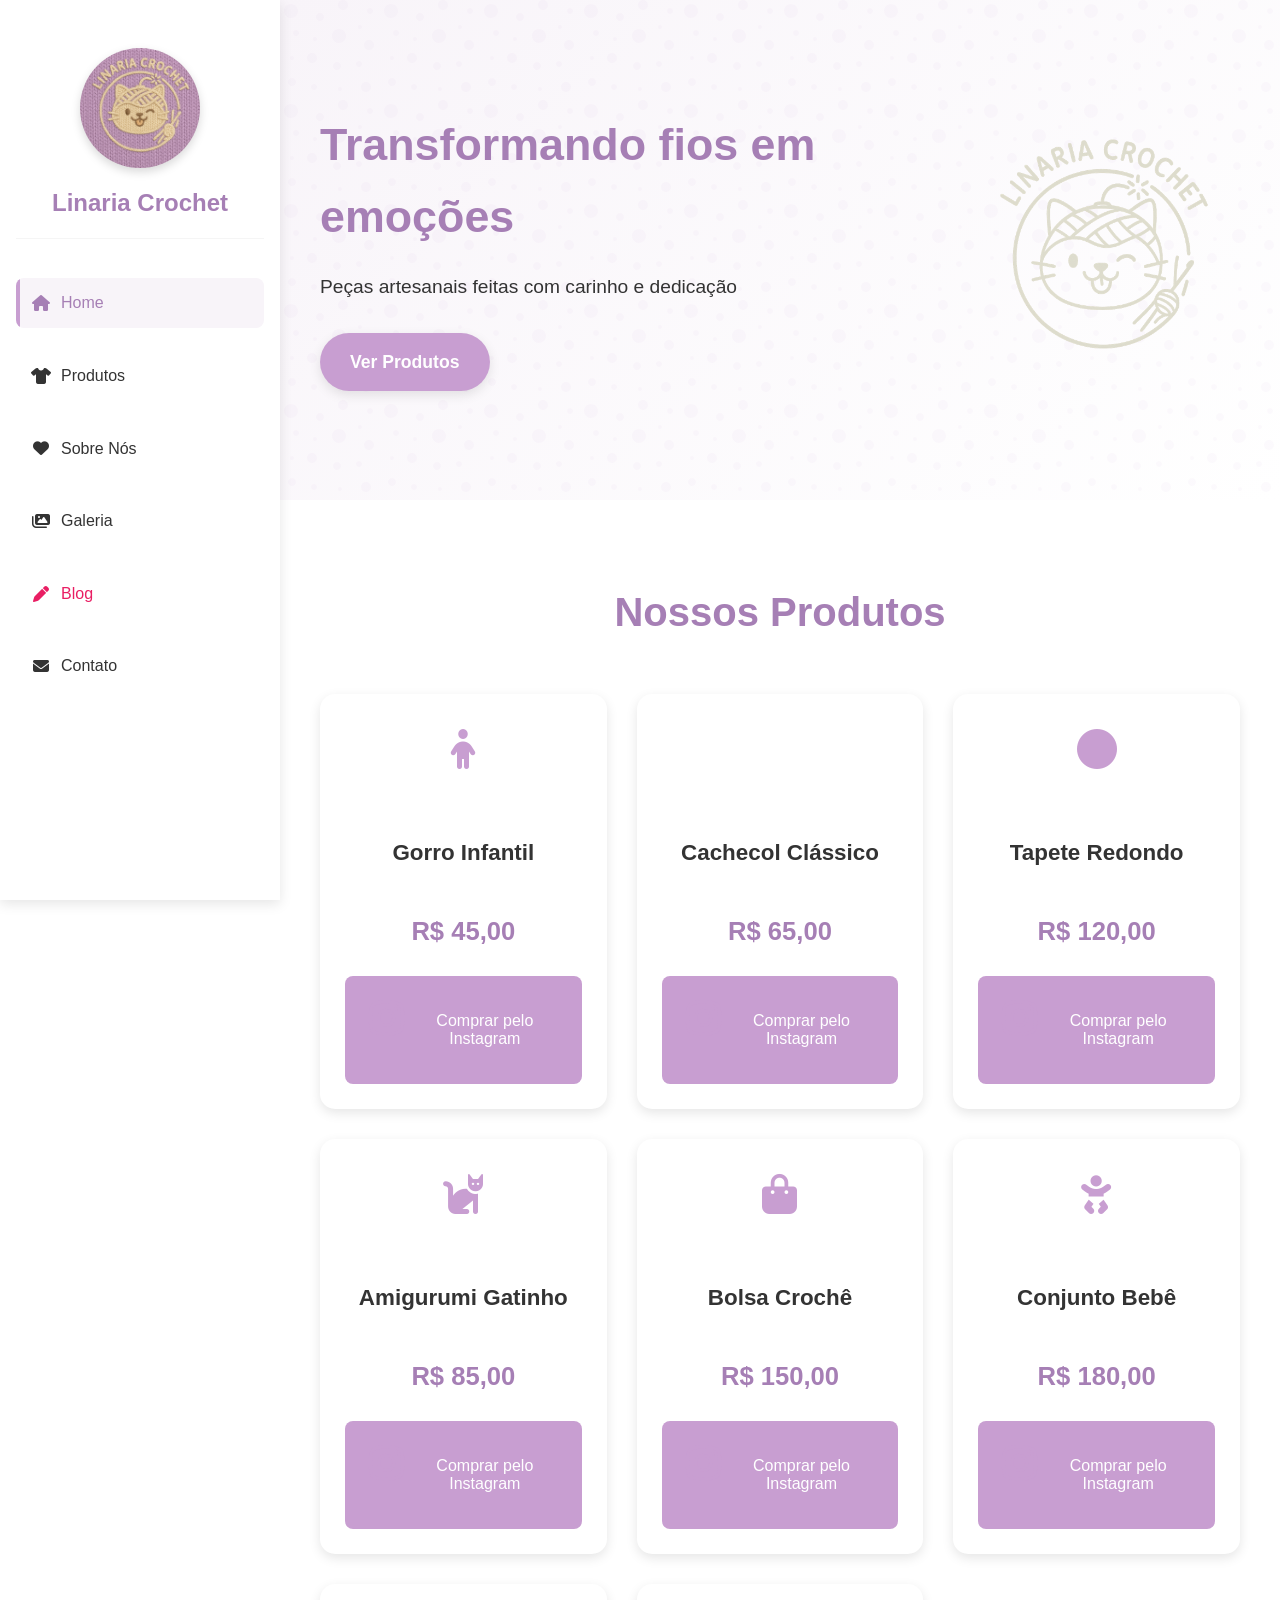
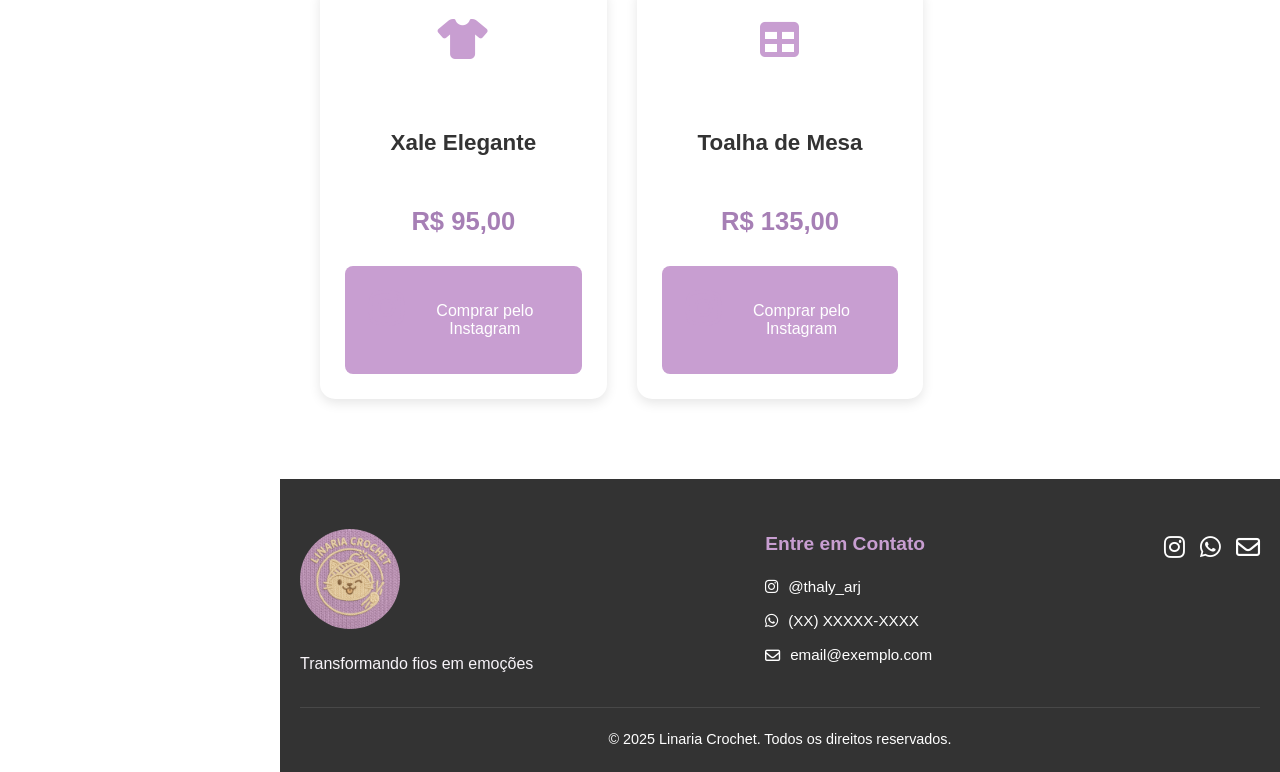
==== index.html @ 7929ccbb "first commit" ====
<!DOCTYPE html>
<html lang="pt-BR">

<head>
  <meta charset="UTF-8" />
  <meta name="viewport" content="width=device-width, initial-scale=1.0" />
  <title>Linaria Crochet</title>
  <link rel="stylesheet" href="css/style.css">
  <link rel="stylesheet" href="css/cat.css">
  <link rel="stylesheet" href="https://cdnjs.cloudflare.com/ajax/libs/font-awesome/6.4.0/css/all.min.css">
  <link rel="icon" type="image/png" href="./img/favicon.ico">
</head>

<body>
  <!-- Menu Mobile Toggle -->
  <button class="mobile-menu-toggle" aria-label="Abrir menu">
    <i class="fas fa-bars"></i>
  </button>

  <ul class="nav nav-menu" id="pp-menu">
    <header class="sidebar-header">
      <img src="./img/logo.png" alt="Linaria Crochet Logo" />
      <h1>Linaria Crochet</h1>
    </header>
  </ul>

  <div class="overlay"></div>

  <!-- Hero Section -->
  <section class="hero">
    <div class="hero-container">
      <div class="hero-content">
        <h1 class="hero-title">Transformando fios em emoções</h1>
        <p class="hero-subtitle">Peças artesanais feitas com carinho e dedicação</p>
        <a href="#products" class="hero-button">Ver Produtos</a>
      </div>

      <!-- Gato animado -->
      <div class="hero-animation">
        <div class="cat-logo"></div>
      </div>
    </div>
  </section>

  <main class="main-container" id="products">
    <h2 class="section-title">Nossos Produtos</h2>
    <div class="grid" id="product-grid"></div>
  </main>

  <!-- Rodapé -->
  <footer class="footer" id="contact">
    <div class="container">
      <div class="footer-content">
        <div class="footer-logo">
          <img src="./img/logo.png" alt="Linaria Crochet">
          <p>Transformando fios em emoções</p>
        </div>
        <div class="footer-info">
          <h3>Entre em Contato</h3>
          <div class="contact-info">
            <p><i class="fab fa-instagram"></i> @thaly_arj</p>
            <p><i class="fab fa-whatsapp"></i> (XX) XXXXX-XXXX</p>
            <p><i class="far fa-envelope"></i> email@exemplo.com</p>
          </div>
        </div>
        <div class="footer-links">
          <a href="https://www.instagram.com/thaly_arj/" target="_blank">
            <i class="fab fa-instagram"></i>
          </a>
          <a href="#">
            <i class="fab fa-whatsapp"></i>
          </a>
          <a href="#">
            <i class="far fa-envelope"></i>
          </a>
        </div>
      </div>
      <div class="footer-bottom">
        <p>&copy; 2025 Linaria Crochet. Todos os direitos reservados.</p>
      </div>
    </div>
  </footer>

  <script src="js/menu.js"></script>
  <script src="js/script.js"></script>
</body>

</html>
---- css/style.css ----
/* ===== VARIÁVEIS E RESET ===== */
:root {
  --primary-color: #c89ed1;
  --primary-dark: #a67fb5;
  --secondary-color: #f8f4f9;
  --text-color: #333;
  --light-gray: #f5f5f5;
  --white: #ffffff;
  --shadow: 0 4px 12px rgba(0, 0, 0, 0.1);
  --transition: all 0.3s ease;
}

* {
  transition: all 0.3s ease;
  margin: 0;
  padding: 0;
  box-sizing: border-box;
}

body {
  font-family: 'Segoe UI', Tahoma, Geneva, Verdana, sans-serif;
  background: var(--white);
  color: var(--text-color);
  line-height: 1.6;
  min-height: 100vh;
  display: flex;
  flex-direction: column;
}

.container {
  max-width: 1200px;
  margin: 0 auto;
  padding: 0 20px;
}

/* ===== BOTÃO MENU MOBILE ===== */
.mobile-menu-toggle {
  display: none;
  position: fixed;
  top: 1.5rem;
  left: 1.5rem;
  z-index: 1001;
  background: var(--primary-color);
  color: white;
  border: none;
  border-radius: 50%;
  width: 50px;
  height: 50px;
  font-size: 1.2rem;
  cursor: pointer;
  box-shadow: var(--shadow);
  transition: var(--transition);
}

.mobile-menu-toggle:hover {
  background: var(--primary-dark);
  transform: scale(1.05);
}

/* ===== OVERLAY ===== */
.overlay {
  display: none;
  position: fixed;
  top: 0;
  left: 0;
  width: 100%;
  height: 100%;
  background: rgba(0, 0, 0, 0.5);
  z-index: 998;
  opacity: 0;
  transition: opacity 0.3s ease;
}

.overlay.active {
  display: block;
  opacity: 1;
}

/* ===== SIDEBAR ===== */
.nav-menu {
  list-style: none;
  margin: 0;
  padding: 2rem 1rem;
  width: 280px;
  background: var(--white);
  height: 100vh;
  position: fixed;
  left: 0;
  top: 0;
  box-shadow: var(--shadow);
  display: flex;
  flex-direction: column;
  gap: 15px;
  z-index: 999;
  overflow-y: auto;
  transition: transform 0.3s ease;
}

/* ===== HEADER DA SIDEBAR ===== */
.sidebar-header {
  display: flex;
  flex-direction: column;
  align-items: center;
  padding: 1rem;
  margin-bottom: 1.5rem;
  border-bottom: 1px solid var(--light-gray);
}

.sidebar-header img {
  width: 120px;
  height: 120px;
  object-fit: cover;
  background: var(--white);
  border-radius: 50%;
  box-shadow: 0 4px 10px rgba(0, 0, 0, 0.15);
  transition: var(--transition);
  margin-bottom: 1rem;
}

.sidebar-header img:hover {
  transform: scale(1.05);
  box-shadow: 0 6px 14px rgba(0, 0, 0, 0.2);
}

.sidebar-header h1 {
  font-size: 1.5rem;
  color: var(--primary-dark);
  text-align: center;
  font-weight: 600;
}

/* ===== ITENS DO MENU ===== */
.nav-menu li {
  margin-bottom: 0.5rem;
}

.nav-menu li a {
  text-decoration: none;
  color: var(--text-color);
  font-weight: 500;
  transition: var(--transition);
  display: flex;
  align-items: center;
  padding: 12px 15px;
  border-radius: 8px;
  position: relative;
  overflow: hidden;
}

.nav-menu li a i {
  margin-right: 10px;
  width: 20px;
  text-align: center;
}

.nav-menu li a::before {
  content: '';
  position: absolute;
  left: 0;
  top: 0;
  height: 100%;
  width: 4px;
  background: var(--primary-color);
  opacity: 0;
  transition: var(--transition);
}

.nav-menu li.active a,
.nav-menu li a:hover {
  color: var(--primary-dark);
  background: var(--secondary-color);
}

.nav-menu li.active a::before,
.nav-menu li a:hover::before {
  opacity: 1;
}

.nav-menu li.blog a {
  color: #e91e63;
}

/* ===== HERO SECTION ===== */
.hero {
  margin-left: 280px;
  padding: 40px 0;
  min-height: 500px;
  background: linear-gradient(135deg, var(--secondary-color) 0%, var(--white) 100%);
  position: relative;
  overflow: hidden;
  display: flex;
  align-items: center;
}

.hero::before {
  content: '';
  position: absolute;
  top: 0;
  left: 0;
  width: 100%;
  height: 100%;
  background-image: url("data:image/svg+xml,%3Csvg width='100' height='100' viewBox='0 0 100 100' xmlns='http://www.w3.org/2000/svg'%3E%3Cpath d='M11 18c3.866 0 7-3.134 7-7s-3.134-7-7-7-7 3.134-7 7 3.134 7 7 7zm48 25c3.866 0 7-3.134 7-7s-3.134-7-7-7-7 3.134-7 7 3.134 7 7 7zm-43-7c1.657 0 3-1.343 3-3s-1.343-3-3-3-3 1.343-3 3 1.343 3 3 3zm63 31c1.657 0 3-1.343 3-3s-1.343-3-3-3-3 1.343-3 3 1.343 3 3 3zM34 90c1.657 0 3-1.343 3-3s-1.343-3-3-3-3 1.343-3 3 1.343 3 3 3zm56-76c1.657 0 3-1.343 3-3s-1.343-3-3-3-3 1.343-3 3 1.343 3 3 3zM12 86c2.21 0 4-1.79 4-4s-1.79-4-4-4-4 1.79-4 4 1.79 4 4 4zm28-65c2.21 0 4-1.79 4-4s-1.79-4-4-4-4 1.79-4 4 1.79 4 4 4zm23-11c2.76 0 5-2.24 5-5s-2.24-5-5-5-5 2.24-5 5 2.24 5 5 5zm-6 60c2.21 0 4-1.79 4-4s-1.79-4-4-4-4 1.79-4 4 1.79 4 4 4zm29 22c2.76 0 5-2.24 5-5s-2.24-5-5-5-5 2.24-5 5 2.24 5 5 5zM32 63c2.76 0 5-2.24 5-5s-2.24-5-5-5-5 2.24-5 5 2.24 5 5 5zm57-13c2.76 0 5-2.24 5-5s-2.24-5-5-5-5 2.24-5 5 2.24 5 5 5zm-9-21c1.105 0 2-.895 2-2s-.895-2-2-2-2 .895-2 2 .895 2 2 2zM60 91c1.105 0 2-.895 2-2s-.895-2-2-2-2 .895-2 2 .895 2 2 2zM35 41c1.105 0 2-.895 2-2s-.895-2-2-2-2 .895-2 2 .895 2 2 2zM12 60c1.105 0 2-.895 2-2s-.895-2-2-2-2 .895-2 2 .895 2 2 2z' fill='%23c89ed1' fill-opacity='0.1' fill-rule='evenodd'/%3E%3C/svg%3E");
  opacity: 0.5;
}

.hero-container {
  max-width: 1200px;
  width: 100%;
  margin: 0 auto;
  padding: 0 40px;
  display: flex;
  align-items: center;
  justify-content: space-between;
  gap: 40px;
  position: relative;
  z-index: 2;
}

.hero-content {
  flex: 1;
  max-width: 500px;
}

.hero-title {
  font-size: 2.8rem;
  color: var(--primary-dark);
  margin-bottom: 20px;
  font-weight: 700;
  animation: fadeInDown 1s ease;
}

.hero-subtitle {
  font-size: 1.2rem;
  color: var(--text-color);
  margin-bottom: 30px;
  line-height: 1.6;
  animation: fadeInUp 1s ease 0.3s forwards;
  opacity: 0;
}

.hero-button {
  display: inline-block;
  background: var(--primary-color);
  color: var(--white);
  text-decoration: none;
  padding: 15px 30px;
  border-radius: 30px;
  font-weight: 600;
  font-size: 1.1rem;
  transition: var(--transition);
  box-shadow: var(--shadow);
  animation: fadeInUp 1s ease 0.6s forwards;
  opacity: 0;
}

.hero-button:hover {
  background: var(--primary-dark);
  transform: translateY(-3px);
  box-shadow: 0 10px 20px rgba(0, 0, 0, 0.2);
}

.hero-image {
  flex: 1;
  text-align: center;
  max-width: 500px;
}

.placeholder-hero {
  height: 350px;
  background: var(--white);
  border-radius: 15px;
  display: flex;
  flex-direction: column;
  align-items: center;
  justify-content: center;
  color: var(--primary-color);
  font-size: 3rem;
  box-shadow: var(--shadow);
}

.placeholder-hero span {
  margin-top: 15px;
  font-size: 1rem;
  color: var(--text-color);
}

/* ===== CONTEÚDO PRINCIPAL ===== */
.main-container {
  margin-left: 280px;
  padding: 80px 40px;
  max-width: 100%;
  transition: var(--transition);
}

.section-title {
  text-align: center;
  font-size: 2.5rem;
  color: var(--primary-dark);
  margin-bottom: 50px;
  font-weight: 700;
}

/* ===== GRADE DE PRODUTOS ===== */
.grid {
  display: grid;
  grid-template-columns: repeat(auto-fill, minmax(280px, 1fr));
  gap: 30px;
  justify-items: center;
}

/* ===== CARDS DE PRODUTOS ===== */
.card {
  background: var(--white);
  border-radius: 15px;
  padding: 25px;
  text-align: center;
  box-shadow: var(--shadow);
  transition: var(--transition);
  display: flex;
  flex-direction: column;
  width: 100%;
  max-width: 320px;
  position: relative;
  overflow: hidden;
  opacity: 0;
  transform: translateY(20px);
}

.card.visible {
  opacity: 1;
  transform: translateY(0);
}

.card::after {
  content: '';
  position: absolute;
  bottom: 0;
  left: 0;
  width: 100%;
  height: 4px;
  background: linear-gradient(90deg, var(--primary-color), var(--primary-dark));
  transform: scaleX(0);
  transform-origin: bottom right;
  transition: transform 0.3s ease;
}

.card:hover {
  transform: translateY(-10px);
  box-shadow: 0 15px 30px rgba(0, 0, 0, 0.15);
}

.card:hover::after {
  transform: scaleX(1);
  transform-origin: bottom left;
}

.card i {
  font-size: 2.5rem;
  color: var(--primary-color);
  margin-bottom: 1.5rem;
  height: 60px;
  display: flex;
  align-items: center;
  justify-content: center;
}

.card h2 {
  margin: 1rem 0;
  font-size: 1.4rem;
  color: var(--text-color);
  font-weight: 600;
  min-height: 68px;
  display: flex;
  align-items: center;
  justify-content: center;
}

.card .price {
  font-size: 1.6rem;
  font-weight: 700;
  color: var(--primary-dark);
  margin: 0.5rem 0 1.5rem;
}

/* ===== BOTÕES ===== */
.card button {
  margin-top: auto;
  padding: 12px 24px;
  background: var(--primary-color);
  color: var(--white);
  border: none;
  cursor: pointer;
  border-radius: 8px;
  font-size: 1rem;
  font-weight: 500;
  transition: var(--transition);
  display: flex;
  align-items: center;
  justify-content: center;
  gap: 8px;
  width: 100%;
}

.card button:hover {
  background: var(--primary-dark);
  transform: translateY(-3px);
  box-shadow: 0 6px 15px rgba(200, 158, 209, 0.4);
}

/* Remova ou comente o placeholder-hero se não for mais necessário */
.placeholder-hero {
  display: none;
}

/* ===== RODAPÉ ===== */
.footer {
  background: var(--text-color);
  color: var(--white);
  padding: 50px 0 20px;
  margin-left: 280px;
  transition: var(--transition);
}

.footer .container {
  max-width: 1200px;
  margin: 0 auto;
  padding: 0 20px;
}

.footer-content {
  display: flex;
  justify-content: space-between;
  align-items: flex-start;
  margin-bottom: 30px;
  flex-wrap: wrap;
  gap: 30px;
}

.footer-logo img {
  width: 100px;
  height: 100px;
  border-radius: 50%;
  object-fit: cover;
  margin-bottom: 15px;
}

.footer-logo p {
  font-size: 1rem;
  color: var(--secondary-color);
}

.footer-info h3 {
  font-size: 1.2rem;
  margin-bottom: 15px;
  color: var(--primary-color);
}

.contact-info p {
  display: flex;
  align-items: center;
  gap: 10px;
  margin-bottom: 10px;
  font-size: 0.95rem;
}

.footer-links {
  display: flex;
  gap: 15px;
}

.footer-links a {
  color: var(--white);
  font-size: 1.5rem;
  transition: var(--transition);
}

.footer-links a:hover {
  color: var(--primary-color);
  transform: translateY(-3px);
}

.footer-bottom {
  text-align: center;
  padding-top: 20px;
  border-top: 1px solid rgba(255, 255, 255, 0.1);
  font-size: 0.9rem;
}

/* Responsividade do rodapé */
@media (max-width: 992px) {
  .footer {
    margin-left: 240px;
  }
}

@media (max-width: 768px) {
  .footer {
    margin-left: 0;
    width: 100%;
  }
  
  .footer-content {
    flex-direction: column;
    text-align: center;
    gap: 20px;
  }
  
  .footer-info {
    width: 100%;
  }
  
  .contact-info {
    display: flex;
    flex-direction: column;
    align-items: center;
  }
}

@media (max-width: 576px) {
  .footer {
    padding: 40px 0 15px;
  }
  
  .footer-logo img {
    width: 80px;
    height: 80px;
  }
}

/* Animações */
@keyframes headTilt {
  0%, 100% { transform: rotate(0deg); }
  25% { transform: rotate(-5deg); }
  75% { transform: rotate(5deg); }
}

@keyframes blink {
  0%, 95%, 100% { height: 22px; }
  96%, 99% { height: 2px; }
}

@keyframes meow {
  0%, 30%, 100% { opacity: 0; transform: translateY(10px); }
  5%, 25% { opacity: 1; transform: translateY(0); }
}

@keyframes tailWag {
  0%, 100% { transform: rotate(0deg); }
  25% { transform: rotate(-15deg); }
  75% { transform: rotate(15deg); }
}

@keyframes pawLeft {
  0%, 100% { transform: translateY(0) rotate(0deg); }
  50% { transform: translateY(-5px) rotate(5deg); }
}

@keyframes pawRight {
  0%, 100% { transform: translateY(0) rotate(0deg); }
  50% { transform: translateY(-5px) rotate(-5deg); }
}

@keyframes yarnBounce {
  0%, 100% { transform: translateY(0) rotate(0deg); }
  25% { transform: translateY(-10px) rotate(90deg); }
  50% { transform: translateY(0) rotate(180deg); }
  75% { transform: translateY(-5px) rotate(270deg); }
}

/* Responsividade */
@media (max-width: 992px) {
  .cat-animation {
    transform: scale(0.9);
  }
}

@media (max-width: 768px) {
  .hero-animation {
    order: -1;
    margin-bottom: 40px;
  }
  
  .cat-animation {
    transform: scale(0.8);
  }
}

@media (max-width: 576px) {
  .cat-animation {
    transform: scale(0.7);
  }
}

/* ===== RESPONSIVIDADE ===== */
@media (max-width: 1200px) {
  .hero-container {
    padding: 0 30px;
  }
  
  .main-container {
    padding: 80px 30px;
  }
  
  .hero-title {
    font-size: 2.5rem;
  }
}

@media (max-width: 992px) {
  .nav-menu {
    width: 240px;
  }
  
  .hero,
  .main-container {
    margin-left: 240px;
  }
  
  .hero-container {
    flex-direction: column;
    text-align: center;
    gap: 30px;
  }
  
  .hero-content {
    margin-bottom: 0;
  }
  
  .hero-title {
    font-size: 2.2rem;
  }
  
  .placeholder-hero {
    height: 300px;
  }
}

@media (max-width: 768px) {
  .mobile-menu-toggle {
    display: block;
  }
  
  .nav-menu {
    transform: translateX(-100%);
    width: 280px;
  }
  
  .nav-menu.active {
    transform: translateX(0);
  }
  
  .hero,
  .main-container {
    margin-left: 0;
    width: 100%;
  }
  
  .hero {
    padding: 30px 0;
    min-height: auto;
  }
  
  .hero-container {
    padding: 0 20px;
  }
  
  .main-container {
    padding: 60px 20px;
  }
  
  .grid {
    grid-template-columns: repeat(auto-fill, minmax(250px, 1fr));
    gap: 25px;
  }
}

@media (max-width: 576px) {
  .hero {
    padding: 20px 0;
  }
  
  .hero-container {
    padding: 0 15px;
  }
  
  .hero-title {
    font-size: 2rem;
  }
  
  .hero-subtitle {
    font-size: 1rem;
  }
  
  .section-title {
    font-size: 2rem;
  }
  
  .main-container {
    padding: 40px 15px;
  }
  
  .grid {
    grid-template-columns: 1fr;
    gap: 20px;
  }
  
  .card {
    padding: 20px;
    max-width: 100%;
  }
  
  .placeholder-hero {
    height: 250px;
    font-size: 2.5rem;
  }
  
  .sidebar-header img {
    width: 100px;
    height: 100px;
  }
  
  .sidebar-header h1 {
    font-size: 1.3rem;
  }
}

/* Animações */
@keyframes fadeIn {
  from { opacity: 0; transform: translateY(20px); }
  to { opacity: 1; transform: translateY(0); }
}

@keyframes fadeInUp {
  from {
    opacity: 0;
    transform: translateY(30px);
  }
  to {
    opacity: 1;
    transform: translateY(0);
  }
}

@keyframes fadeInDown {
  from {
    opacity: 0;
    transform: translateY(-30px);
  }
  to {
    opacity: 1;
    transform: translateY(0);
  }
}

@keyframes fadeInRight {
  from {
    opacity: 0;
    transform: translateX(30px);
  }
  to {
    opacity: 1;
    transform: translateX(0);
  }
}
---- css/cat.css ----
.cat-logo {
  width: 280px;
  height: 280px;
  background: url("../img/hero-image.png") no-repeat center/contain;
  animation: catPulse 3s infinite ease-in-out, catFadeIn 2s ease-in-out;
  margin: 0 auto;
}

/* Animação de pulsar */
@keyframes catPulse {
  0%, 100% {
    transform: scale(1);
  }
  50% {
    transform: scale(1.05);
  }
}

/* Animação de entrada */
@keyframes catFadeIn {
  from {
    opacity: 0;
    transform: scale(0.85);
  }
  to {
    opacity: 1;
    transform: scale(1);
  }
}
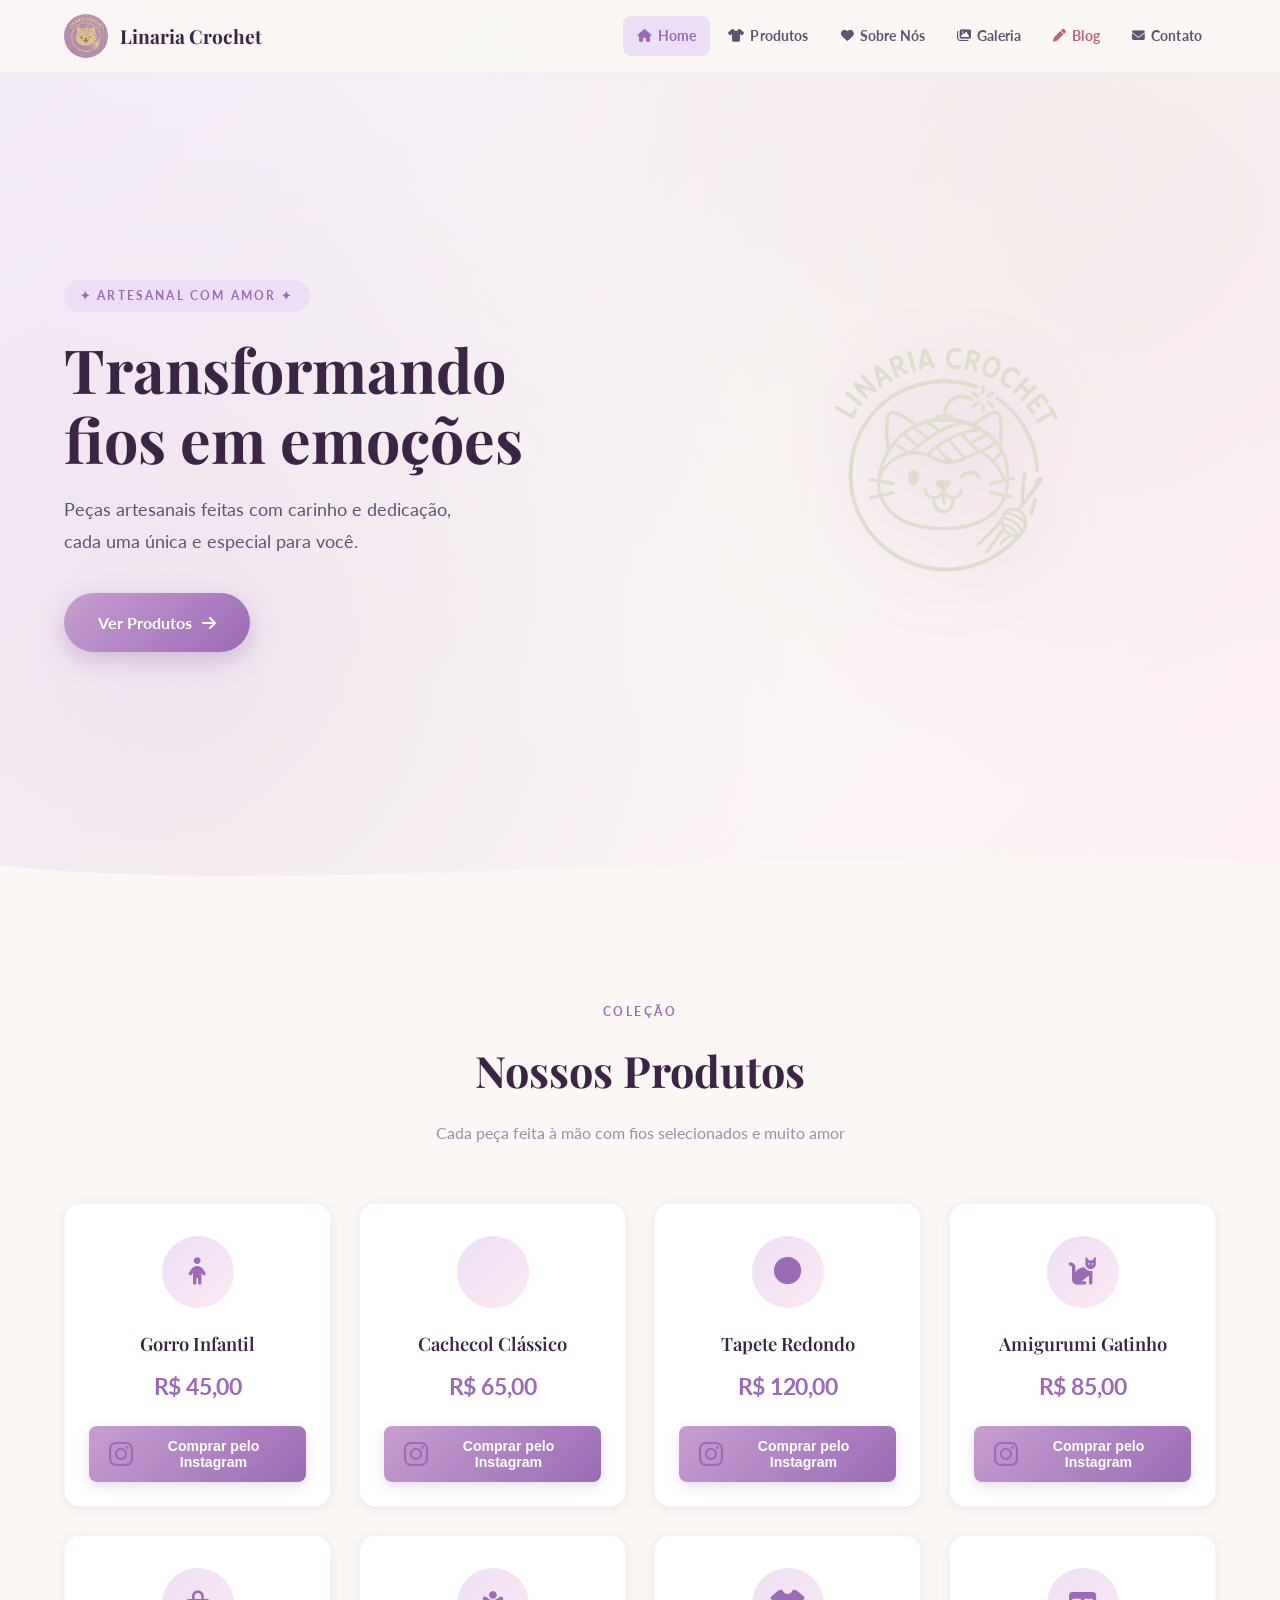
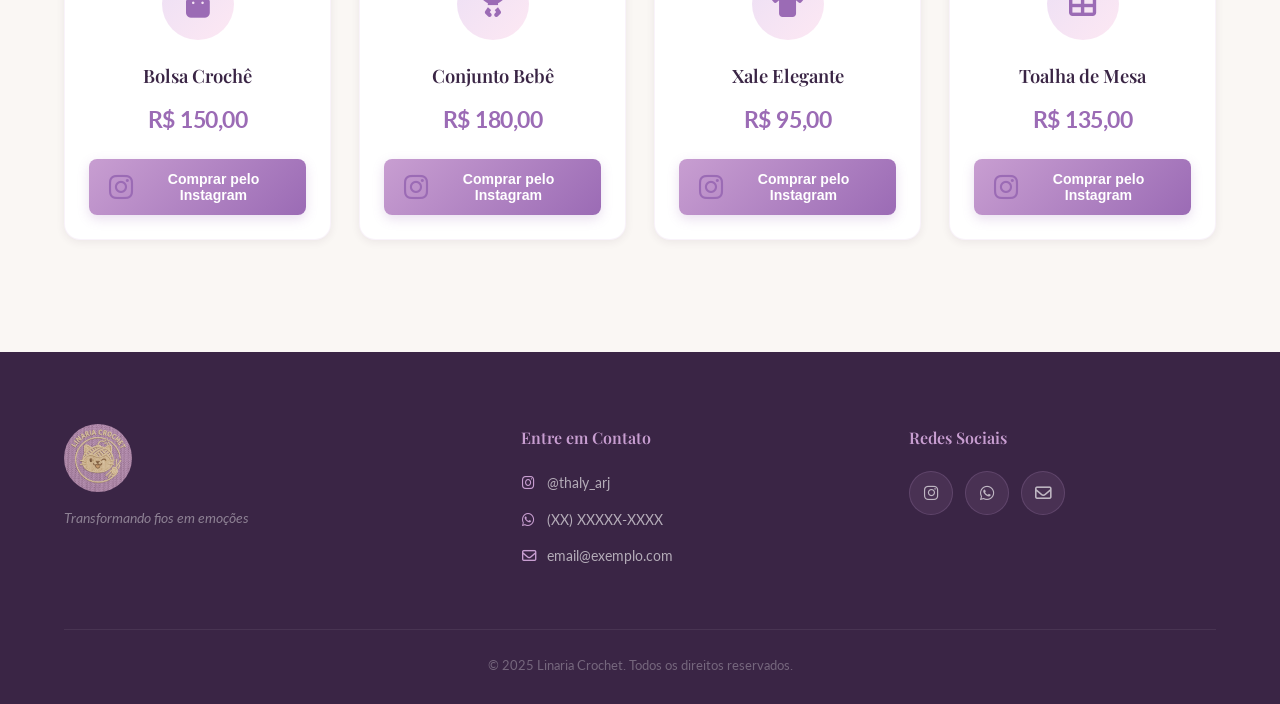
==== commit 431270d6: "feat: redesign layout, refine UI/UX and improve responsiveness - Replace fixed sidebar with glassmor" ====
--- a/index.html
+++ b/index.html
@@ -1,59 +1,68 @@
 <!DOCTYPE html>
 <html lang="pt-BR">
-
 <head>
   <meta charset="UTF-8" />
   <meta name="viewport" content="width=device-width, initial-scale=1.0" />
   <title>Linaria Crochet</title>
+  <link rel="icon" type="image/png" href="./img/favicon.ico">
+  <link rel="preconnect" href="https://fonts.googleapis.com">
+  <link rel="preconnect" href="https://fonts.gstatic.com" crossorigin>
+  <link href="https://fonts.googleapis.com/css2?family=Playfair+Display:ital,wght@0,400;0,600;0,700;1,400&family=Lato:wght@300;400;700&display=swap" rel="stylesheet">
+  <link rel="stylesheet" href="https://cdnjs.cloudflare.com/ajax/libs/font-awesome/6.4.0/css/all.min.css">
   <link rel="stylesheet" href="css/style.css">
   <link rel="stylesheet" href="css/cat.css">
-  <link rel="stylesheet" href="https://cdnjs.cloudflare.com/ajax/libs/font-awesome/6.4.0/css/all.min.css">
-  <link rel="icon" type="image/png" href="./img/favicon.ico">
 </head>
-
 <body>
-  <!-- Menu Mobile Toggle -->
-  <button class="mobile-menu-toggle" aria-label="Abrir menu">
-    <i class="fas fa-bars"></i>
-  </button>
-
-  <ul class="nav nav-menu" id="pp-menu">
-    <header class="sidebar-header">
-      <img src="./img/logo.png" alt="Linaria Crochet Logo" />
-      <h1>Linaria Crochet</h1>
-    </header>
-  </ul>
-
+  <nav class="navbar" id="navbar">
+    <div class="nav-container">
+      <a href="index.html" class="nav-brand">
+        <img src="./img/logo.png" alt="Linaria Crochet" />
+        <span>Linaria Crochet</span>
+      </a>
+      <ul class="nav-menu" id="pp-menu"></ul>
+      <button class="mobile-menu-toggle" aria-label="Abrir menu">
+        <i class="fas fa-bars"></i>
+      </button>
+    </div>
+  </nav>
   <div class="overlay"></div>
 
-  <!-- Hero Section -->
-  <section class="hero">
+  <section class="hero" id="home">
     <div class="hero-container">
       <div class="hero-content">
-        <h1 class="hero-title">Transformando fios em emoções</h1>
-        <p class="hero-subtitle">Peças artesanais feitas com carinho e dedicação</p>
-        <a href="#products" class="hero-button">Ver Produtos</a>
+        <span class="hero-badge">✦ Artesanal com amor ✦</span>
+        <h1 class="hero-title">Transformando<br>fios em emoções</h1>
+        <p class="hero-subtitle">Peças artesanais feitas com carinho e dedicação, cada uma única e especial para você.</p>
+        <a href="#products" class="hero-button">
+          Ver Produtos <i class="fas fa-arrow-right"></i>
+        </a>
       </div>
-
-      <!-- Gato animado -->
-      <div class="hero-animation">
+      <div class="hero-visual">
         <div class="cat-logo"></div>
       </div>
+    </div>
+    <div class="hero-wave">
+      <svg viewBox="0 0 1440 80" preserveAspectRatio="none" xmlns="http://www.w3.org/2000/svg">
+        <path d="M0,40 C360,80 1080,0 1440,40 L1440,80 L0,80 Z" fill="#faf7f4"/>
+      </svg>
     </div>
   </section>
 
   <main class="main-container" id="products">
-    <h2 class="section-title">Nossos Produtos</h2>
+    <div class="section-header">
+      <span class="section-badge">Coleção</span>
+      <h2 class="section-title">Nossos Produtos</h2>
+      <p class="section-subtitle">Cada peça feita à mão com fios selecionados e muito amor</p>
+    </div>
     <div class="grid" id="product-grid"></div>
   </main>
 
-  <!-- Rodapé -->
   <footer class="footer" id="contact">
     <div class="container">
       <div class="footer-content">
-        <div class="footer-logo">
+        <div class="footer-brand">
           <img src="./img/logo.png" alt="Linaria Crochet">
-          <p>Transformando fios em emoções</p>
+          <p class="footer-tagline">Transformando fios em emoções</p>
         </div>
         <div class="footer-info">
           <h3>Entre em Contato</h3>
@@ -63,16 +72,19 @@
             <p><i class="far fa-envelope"></i> email@exemplo.com</p>
           </div>
         </div>
-        <div class="footer-links">
-          <a href="https://www.instagram.com/thaly_arj/" target="_blank">
-            <i class="fab fa-instagram"></i>
-          </a>
-          <a href="#">
-            <i class="fab fa-whatsapp"></i>
-          </a>
-          <a href="#">
-            <i class="far fa-envelope"></i>
-          </a>
+        <div class="footer-social">
+          <h3>Redes Sociais</h3>
+          <div class="footer-links">
+            <a href="https://www.instagram.com/thaly_arj/" target="_blank" aria-label="Instagram">
+              <i class="fab fa-instagram"></i>
+            </a>
+            <a href="#" aria-label="WhatsApp">
+              <i class="fab fa-whatsapp"></i>
+            </a>
+            <a href="#" aria-label="Email">
+              <i class="far fa-envelope"></i>
+            </a>
+          </div>
         </div>
       </div>
       <div class="footer-bottom">
@@ -84,5 +96,4 @@
   <script src="js/menu.js"></script>
   <script src="js/script.js"></script>
 </body>
-
-</html>+</html>
--- a/css/style.css
+++ b/css/style.css
@@ -1,71 +1,189 @@
-/* ===== VARIÁVEIS E RESET ===== */
+/* =====================================================
+   LINARIA CROCHET — ESTILOS PRINCIPAIS
+   ===================================================== */
+
+/* === TOKENS === */
 :root {
-  --primary-color: #c89ed1;
-  --primary-dark: #a67fb5;
-  --secondary-color: #f8f4f9;
-  --text-color: #333;
-  --light-gray: #f5f5f5;
-  --white: #ffffff;
-  --shadow: 0 4px 12px rgba(0, 0, 0, 0.1);
-  --transition: all 0.3s ease;
-}
-
-* {
-  transition: all 0.3s ease;
+  --primary:       #c89ed1;
+  --primary-dark:  #9b6bb5;
+  --primary-light: #ecdff5;
+  --accent:        #d4a0b0;
+  --cream:         #faf7f4;
+  --cream-dark:    #f0ebe5;
+  --text-dark:     #3a2545;
+  --text-body:     #5c5570;
+  --text-light:    #9b90a8;
+  --white:         #ffffff;
+  --shadow-sm:     0 2px 8px rgba(58, 37, 69, 0.08);
+  --shadow-md:     0 8px 24px rgba(58, 37, 69, 0.12);
+  --shadow-lg:     0 20px 48px rgba(58, 37, 69, 0.18);
+  --radius:        16px;
+  --radius-sm:     8px;
+  --radius-full:   50px;
+  --nav-h:         72px;
+}
+
+/* === RESET === */
+*, *::before, *::after {
   margin: 0;
   padding: 0;
   box-sizing: border-box;
 }
 
+html { scroll-behavior: smooth; }
+
 body {
-  font-family: 'Segoe UI', Tahoma, Geneva, Verdana, sans-serif;
-  background: var(--white);
-  color: var(--text-color);
-  line-height: 1.6;
-  min-height: 100vh;
-  display: flex;
-  flex-direction: column;
-}
+  font-family: 'Lato', 'Segoe UI', sans-serif;
+  background: var(--cream);
+  color: var(--text-body);
+  line-height: 1.7;
+  overflow-x: hidden;
+}
+
+body.no-scroll { overflow: hidden; }
+
+img { max-width: 100%; display: block; }
+a   { text-decoration: none; }
+ul  { list-style: none; }
 
 .container {
   max-width: 1200px;
   margin: 0 auto;
-  padding: 0 20px;
-}
-
-/* ===== BOTÃO MENU MOBILE ===== */
+  padding: 0 24px;
+}
+
+/* === NAVBAR === */
+.navbar {
+  position: fixed;
+  top: 0;
+  left: 0;
+  right: 0;
+  z-index: 1000;
+  background: rgba(250, 247, 244, 0.88);
+  backdrop-filter: blur(14px);
+  -webkit-backdrop-filter: blur(14px);
+  border-bottom: 1px solid rgba(200, 158, 209, 0.15);
+  transition: background 0.3s ease, box-shadow 0.3s ease;
+}
+
+.navbar.scrolled {
+  background: rgba(255, 255, 255, 0.97);
+  box-shadow: var(--shadow-sm);
+}
+
+.nav-container {
+  max-width: 1200px;
+  margin: 0 auto;
+  padding: 0 24px;
+  height: var(--nav-h);
+  display: flex;
+  align-items: center;
+  gap: 24px;
+}
+
+.nav-brand {
+  display: flex;
+  align-items: center;
+  gap: 12px;
+  flex-shrink: 0;
+}
+
+.nav-brand img {
+  width: 44px;
+  height: 44px;
+  border-radius: 50%;
+  object-fit: cover;
+  transition: transform 0.3s ease;
+}
+
+.nav-brand:hover img { transform: scale(1.08); }
+
+.nav-brand span {
+  font-family: 'Playfair Display', Georgia, serif;
+  font-size: 1.2rem;
+  font-weight: 700;
+  color: var(--text-dark);
+  white-space: nowrap;
+}
+
+/* Desktop nav links */
+.nav-menu {
+  display: flex;
+  align-items: center;
+  gap: 4px;
+  margin-left: auto;
+}
+
+.nav-menu li a {
+  display: flex;
+  align-items: center;
+  gap: 6px;
+  padding: 8px 14px;
+  border-radius: var(--radius-sm);
+  font-size: 0.88rem;
+  font-weight: 700;
+  color: var(--text-body);
+  transition: color 0.2s ease, background 0.2s ease;
+  letter-spacing: 0.01em;
+}
+
+.nav-menu li a i { font-size: 0.8rem; }
+
+.nav-menu li a:hover,
+.nav-menu li.active a {
+  color: var(--primary-dark);
+  background: var(--primary-light);
+}
+
+.nav-menu li.blog a { color: #c06080; }
+
+/* "Voltar" link (quemsomos page) */
+.nav-back {
+  display: flex;
+  align-items: center;
+  gap: 8px;
+  margin-left: auto;
+  padding: 9px 20px;
+  border-radius: var(--radius-full);
+  background: var(--primary-light);
+  color: var(--primary-dark);
+  font-size: 0.88rem;
+  font-weight: 700;
+  transition: background 0.2s ease, transform 0.2s ease;
+}
+
+.nav-back:hover {
+  background: var(--primary);
+  color: var(--white);
+  transform: translateX(-2px);
+}
+
 .mobile-menu-toggle {
   display: none;
-  position: fixed;
-  top: 1.5rem;
-  left: 1.5rem;
-  z-index: 1001;
-  background: var(--primary-color);
-  color: white;
+  align-items: center;
+  justify-content: center;
+  background: none;
   border: none;
-  border-radius: 50%;
-  width: 50px;
-  height: 50px;
-  font-size: 1.2rem;
   cursor: pointer;
-  box-shadow: var(--shadow);
-  transition: var(--transition);
+  padding: 8px;
+  color: var(--text-dark);
+  font-size: 1.3rem;
+  border-radius: var(--radius-sm);
+  transition: background 0.2s ease;
+  margin-left: auto;
 }
 
 .mobile-menu-toggle:hover {
-  background: var(--primary-dark);
-  transform: scale(1.05);
-}
-
-/* ===== OVERLAY ===== */
+  background: var(--primary-light);
+  color: var(--primary-dark);
+}
+
+/* === OVERLAY === */
 .overlay {
   display: none;
   position: fixed;
-  top: 0;
-  left: 0;
-  width: 100%;
-  height: 100%;
-  background: rgba(0, 0, 0, 0.5);
+  inset: 0;
+  background: rgba(58, 37, 69, 0.45);
   z-index: 998;
   opacity: 0;
   transition: opacity 0.3s ease;
@@ -76,254 +194,187 @@
   opacity: 1;
 }
 
-/* ===== SIDEBAR ===== */
-.nav-menu {
-  list-style: none;
-  margin: 0;
-  padding: 2rem 1rem;
-  width: 280px;
-  background: var(--white);
-  height: 100vh;
-  position: fixed;
-  left: 0;
-  top: 0;
-  box-shadow: var(--shadow);
-  display: flex;
-  flex-direction: column;
-  gap: 15px;
-  z-index: 999;
-  overflow-y: auto;
-  transition: transform 0.3s ease;
-}
-
-/* ===== HEADER DA SIDEBAR ===== */
-.sidebar-header {
-  display: flex;
-  flex-direction: column;
-  align-items: center;
-  padding: 1rem;
-  margin-bottom: 1.5rem;
-  border-bottom: 1px solid var(--light-gray);
-}
-
-.sidebar-header img {
-  width: 120px;
-  height: 120px;
-  object-fit: cover;
-  background: var(--white);
-  border-radius: 50%;
-  box-shadow: 0 4px 10px rgba(0, 0, 0, 0.15);
-  transition: var(--transition);
-  margin-bottom: 1rem;
-}
-
-.sidebar-header img:hover {
-  transform: scale(1.05);
-  box-shadow: 0 6px 14px rgba(0, 0, 0, 0.2);
-}
-
-.sidebar-header h1 {
-  font-size: 1.5rem;
-  color: var(--primary-dark);
-  text-align: center;
-  font-weight: 600;
-}
-
-/* ===== ITENS DO MENU ===== */
-.nav-menu li {
-  margin-bottom: 0.5rem;
-}
-
-.nav-menu li a {
-  text-decoration: none;
-  color: var(--text-color);
-  font-weight: 500;
-  transition: var(--transition);
-  display: flex;
-  align-items: center;
-  padding: 12px 15px;
-  border-radius: 8px;
+/* === HERO === */
+.hero {
+  min-height: 100vh;
+  padding-top: var(--nav-h);
+  background: linear-gradient(135deg, #f3eaf8 0%, var(--cream) 55%, #fdf0f5 100%);
   position: relative;
+  display: flex;
+  align-items: center;
   overflow: hidden;
-}
-
-.nav-menu li a i {
-  margin-right: 10px;
-  width: 20px;
-  text-align: center;
-}
-
-.nav-menu li a::before {
-  content: '';
-  position: absolute;
-  left: 0;
-  top: 0;
-  height: 100%;
-  width: 4px;
-  background: var(--primary-color);
-  opacity: 0;
-  transition: var(--transition);
-}
-
-.nav-menu li.active a,
-.nav-menu li a:hover {
-  color: var(--primary-dark);
-  background: var(--secondary-color);
-}
-
-.nav-menu li.active a::before,
-.nav-menu li a:hover::before {
-  opacity: 1;
-}
-
-.nav-menu li.blog a {
-  color: #e91e63;
-}
-
-/* ===== HERO SECTION ===== */
-.hero {
-  margin-left: 280px;
-  padding: 40px 0;
-  min-height: 500px;
-  background: linear-gradient(135deg, var(--secondary-color) 0%, var(--white) 100%);
-  position: relative;
-  overflow: hidden;
-  display: flex;
-  align-items: center;
 }
 
 .hero::before {
   content: '';
   position: absolute;
-  top: 0;
-  left: 0;
-  width: 100%;
-  height: 100%;
-  background-image: url("data:image/svg+xml,%3Csvg width='100' height='100' viewBox='0 0 100 100' xmlns='http://www.w3.org/2000/svg'%3E%3Cpath d='M11 18c3.866 0 7-3.134 7-7s-3.134-7-7-7-7 3.134-7 7 3.134 7 7 7zm48 25c3.866 0 7-3.134 7-7s-3.134-7-7-7-7 3.134-7 7 3.134 7 7 7zm-43-7c1.657 0 3-1.343 3-3s-1.343-3-3-3-3 1.343-3 3 1.343 3 3 3zm63 31c1.657 0 3-1.343 3-3s-1.343-3-3-3-3 1.343-3 3 1.343 3 3 3zM34 90c1.657 0 3-1.343 3-3s-1.343-3-3-3-3 1.343-3 3 1.343 3 3 3zm56-76c1.657 0 3-1.343 3-3s-1.343-3-3-3-3 1.343-3 3 1.343 3 3 3zM12 86c2.21 0 4-1.79 4-4s-1.79-4-4-4-4 1.79-4 4 1.79 4 4 4zm28-65c2.21 0 4-1.79 4-4s-1.79-4-4-4-4 1.79-4 4 1.79 4 4 4zm23-11c2.76 0 5-2.24 5-5s-2.24-5-5-5-5 2.24-5 5 2.24 5 5 5zm-6 60c2.21 0 4-1.79 4-4s-1.79-4-4-4-4 1.79-4 4 1.79 4 4 4zm29 22c2.76 0 5-2.24 5-5s-2.24-5-5-5-5 2.24-5 5 2.24 5 5 5zM32 63c2.76 0 5-2.24 5-5s-2.24-5-5-5-5 2.24-5 5 2.24 5 5 5zm57-13c2.76 0 5-2.24 5-5s-2.24-5-5-5-5 2.24-5 5 2.24 5 5 5zm-9-21c1.105 0 2-.895 2-2s-.895-2-2-2-2 .895-2 2 .895 2 2 2zM60 91c1.105 0 2-.895 2-2s-.895-2-2-2-2 .895-2 2 .895 2 2 2zM35 41c1.105 0 2-.895 2-2s-.895-2-2-2-2 .895-2 2 .895 2 2 2zM12 60c1.105 0 2-.895 2-2s-.895-2-2-2-2 .895-2 2 .895 2 2 2z' fill='%23c89ed1' fill-opacity='0.1' fill-rule='evenodd'/%3E%3C/svg%3E");
-  opacity: 0.5;
+  inset: 0;
+  background:
+    radial-gradient(circle at 15% 75%, rgba(200, 158, 209, 0.18) 0%, transparent 48%),
+    radial-gradient(circle at 85% 20%, rgba(212, 160, 176, 0.14) 0%, transparent 48%);
+  pointer-events: none;
 }
 
 .hero-container {
   max-width: 1200px;
   width: 100%;
   margin: 0 auto;
-  padding: 0 40px;
-  display: flex;
-  align-items: center;
-  justify-content: space-between;
-  gap: 40px;
+  padding: 60px 24px 100px;
+  display: grid;
+  grid-template-columns: 1fr 1fr;
+  align-items: center;
+  gap: 56px;
   position: relative;
   z-index: 2;
 }
 
-.hero-content {
-  flex: 1;
-  max-width: 500px;
+.hero-badge {
+  display: inline-block;
+  font-size: 0.75rem;
+  font-weight: 700;
+  letter-spacing: 0.18em;
+  text-transform: uppercase;
+  color: var(--primary-dark);
+  background: var(--primary-light);
+  padding: 6px 16px;
+  border-radius: var(--radius-full);
+  margin-bottom: 22px;
 }
 
 .hero-title {
-  font-size: 2.8rem;
+  font-family: 'Playfair Display', Georgia, serif;
+  font-size: clamp(2.4rem, 5vw, 3.8rem);
+  font-weight: 700;
+  color: var(--text-dark);
+  line-height: 1.15;
+  margin-bottom: 20px;
+  animation: fadeInDown 0.9s ease both;
+}
+
+.hero-subtitle {
+  font-size: 1.1rem;
+  color: var(--text-body);
+  line-height: 1.8;
+  margin-bottom: 36px;
+  max-width: 420px;
+  animation: fadeInUp 0.9s ease 0.3s both;
+}
+
+.hero-button {
+  display: inline-flex;
+  align-items: center;
+  gap: 10px;
+  background: linear-gradient(135deg, var(--primary) 0%, var(--primary-dark) 100%);
+  color: var(--white);
+  padding: 16px 34px;
+  border-radius: var(--radius-full);
+  font-weight: 700;
+  font-size: 1rem;
+  box-shadow: 0 8px 24px rgba(155, 107, 181, 0.35);
+  transition: transform 0.3s ease, box-shadow 0.3s ease;
+  animation: fadeInUp 0.9s ease 0.6s both;
+}
+
+.hero-button:hover {
+  transform: translateY(-3px);
+  box-shadow: 0 14px 36px rgba(155, 107, 181, 0.45);
+}
+
+.hero-button i { transition: transform 0.3s ease; }
+.hero-button:hover i { transform: translateX(5px); }
+
+.hero-visual {
+  display: flex;
+  justify-content: center;
+  align-items: center;
+  animation: fadeInRight 0.9s ease 0.2s both;
+}
+
+.hero-wave {
+  position: absolute;
+  bottom: -1px;
+  left: 0;
+  right: 0;
+  line-height: 0;
+}
+
+.hero-wave svg {
+  width: 100%;
+  display: block;
+}
+
+/* === SECTION COMMON === */
+.section-header {
+  text-align: center;
+  margin-bottom: 56px;
+}
+
+.section-badge {
+  display: inline-block;
+  font-size: 0.72rem;
+  font-weight: 700;
+  letter-spacing: 0.22em;
+  text-transform: uppercase;
   color: var(--primary-dark);
-  margin-bottom: 20px;
-  font-weight: 700;
-  animation: fadeInDown 1s ease;
-}
-
-.hero-subtitle {
-  font-size: 1.2rem;
-  color: var(--text-color);
-  margin-bottom: 30px;
-  line-height: 1.6;
-  animation: fadeInUp 1s ease 0.3s forwards;
-  opacity: 0;
-}
-
-.hero-button {
-  display: inline-block;
-  background: var(--primary-color);
-  color: var(--white);
-  text-decoration: none;
-  padding: 15px 30px;
-  border-radius: 30px;
-  font-weight: 600;
-  font-size: 1.1rem;
-  transition: var(--transition);
-  box-shadow: var(--shadow);
-  animation: fadeInUp 1s ease 0.6s forwards;
-  opacity: 0;
-}
-
-.hero-button:hover {
-  background: var(--primary-dark);
-  transform: translateY(-3px);
-  box-shadow: 0 10px 20px rgba(0, 0, 0, 0.2);
-}
-
-.hero-image {
-  flex: 1;
-  text-align: center;
-  max-width: 500px;
-}
-
-.placeholder-hero {
-  height: 350px;
-  background: var(--white);
-  border-radius: 15px;
-  display: flex;
-  flex-direction: column;
-  align-items: center;
-  justify-content: center;
-  color: var(--primary-color);
-  font-size: 3rem;
-  box-shadow: var(--shadow);
-}
-
-.placeholder-hero span {
-  margin-top: 15px;
-  font-size: 1rem;
-  color: var(--text-color);
-}
-
-/* ===== CONTEÚDO PRINCIPAL ===== */
+  margin-bottom: 12px;
+}
+
+.section-title {
+  font-family: 'Playfair Display', Georgia, serif;
+  font-size: clamp(1.9rem, 4vw, 2.7rem);
+  font-weight: 700;
+  color: var(--text-dark);
+  margin-bottom: 12px;
+}
+
+.section-subtitle {
+  font-size: 1.02rem;
+  color: var(--text-light);
+  max-width: 480px;
+  margin: 0 auto;
+}
+
+/* === PRODUCTS SECTION === */
 .main-container {
-  margin-left: 280px;
-  padding: 80px 40px;
-  max-width: 100%;
-  transition: var(--transition);
-}
-
-.section-title {
-  text-align: center;
-  font-size: 2.5rem;
-  color: var(--primary-dark);
-  margin-bottom: 50px;
-  font-weight: 700;
-}
-
-/* ===== GRADE DE PRODUTOS ===== */
+  max-width: 1200px;
+  margin: 0 auto;
+  padding: 96px 24px 112px;
+}
+
+/* === PRODUCT GRID === */
 .grid {
   display: grid;
-  grid-template-columns: repeat(auto-fill, minmax(280px, 1fr));
-  gap: 30px;
-  justify-items: center;
-}
-
-/* ===== CARDS DE PRODUTOS ===== */
+  grid-template-columns: repeat(auto-fill, minmax(260px, 1fr));
+  gap: 28px;
+}
+
+/* === PRODUCT CARD === */
 .card {
   background: var(--white);
-  border-radius: 15px;
-  padding: 25px;
+  border-radius: var(--radius);
+  padding: 32px 24px 24px;
   text-align: center;
-  box-shadow: var(--shadow);
-  transition: var(--transition);
+  box-shadow: var(--shadow-sm);
   display: flex;
   flex-direction: column;
-  width: 100%;
-  max-width: 320px;
+  align-items: center;
+  opacity: 0;
+  transform: translateY(28px);
+  transition: opacity 0.5s ease, transform 0.5s ease, box-shadow 0.3s ease;
+  border: 1px solid rgba(200, 158, 209, 0.12);
   position: relative;
   overflow: hidden;
-  opacity: 0;
-  transform: translateY(20px);
+}
+
+.card::before {
+  content: '';
+  position: absolute;
+  top: 0; left: 0; right: 0;
+  height: 3px;
+  background: linear-gradient(90deg, var(--primary), var(--accent));
+  transform: scaleX(0);
+  transform-origin: left;
+  transition: transform 0.4s ease;
 }
 
 .card.visible {
@@ -331,434 +382,249 @@
   transform: translateY(0);
 }
 
-.card::after {
-  content: '';
-  position: absolute;
-  bottom: 0;
-  left: 0;
+.card:hover {
+  box-shadow: var(--shadow-md);
+  transform: translateY(-8px);
+}
+
+.card:hover::before { transform: scaleX(1); }
+
+.card-icon-wrap {
+  width: 72px;
+  height: 72px;
+  background: linear-gradient(135deg, var(--primary-light), #fde8f3);
+  border-radius: 50%;
+  display: flex;
+  align-items: center;
+  justify-content: center;
+  margin-bottom: 20px;
+  transition: transform 0.3s ease;
+}
+
+.card:hover .card-icon-wrap { transform: scale(1.08); }
+
+.card i {
+  font-size: 1.7rem;
+  color: var(--primary-dark);
+}
+
+.card h2 {
+  font-family: 'Playfair Display', Georgia, serif;
+  font-size: 1.15rem;
+  font-weight: 600;
+  color: var(--text-dark);
+  margin-bottom: 8px;
+}
+
+.card .price {
+  font-size: 1.45rem;
+  font-weight: 700;
+  color: var(--primary-dark);
+  margin-bottom: 20px;
+  letter-spacing: -0.02em;
+}
+
+.card button {
   width: 100%;
-  height: 4px;
-  background: linear-gradient(90deg, var(--primary-color), var(--primary-dark));
-  transform: scaleX(0);
-  transform-origin: bottom right;
-  transition: transform 0.3s ease;
-}
-
-.card:hover {
-  transform: translateY(-10px);
-  box-shadow: 0 15px 30px rgba(0, 0, 0, 0.15);
-}
-
-.card:hover::after {
-  transform: scaleX(1);
-  transform-origin: bottom left;
-}
-
-.card i {
-  font-size: 2.5rem;
-  color: var(--primary-color);
-  margin-bottom: 1.5rem;
-  height: 60px;
-  display: flex;
-  align-items: center;
-  justify-content: center;
-}
-
-.card h2 {
-  margin: 1rem 0;
-  font-size: 1.4rem;
-  color: var(--text-color);
-  font-weight: 600;
-  min-height: 68px;
-  display: flex;
-  align-items: center;
-  justify-content: center;
-}
-
-.card .price {
-  font-size: 1.6rem;
-  font-weight: 700;
-  color: var(--primary-dark);
-  margin: 0.5rem 0 1.5rem;
-}
-
-/* ===== BOTÕES ===== */
-.card button {
   margin-top: auto;
-  padding: 12px 24px;
-  background: var(--primary-color);
+  padding: 12px 20px;
+  background: linear-gradient(135deg, var(--primary), var(--primary-dark));
   color: var(--white);
   border: none;
+  border-radius: var(--radius-sm);
+  font-size: 0.88rem;
+  font-weight: 700;
   cursor: pointer;
-  border-radius: 8px;
-  font-size: 1rem;
-  font-weight: 500;
-  transition: var(--transition);
   display: flex;
   align-items: center;
   justify-content: center;
   gap: 8px;
-  width: 100%;
+  transition: transform 0.2s ease, box-shadow 0.2s ease;
+  box-shadow: 0 4px 12px rgba(155, 107, 181, 0.22);
 }
 
 .card button:hover {
-  background: var(--primary-dark);
-  transform: translateY(-3px);
-  box-shadow: 0 6px 15px rgba(200, 158, 209, 0.4);
-}
-
-/* Remova ou comente o placeholder-hero se não for mais necessário */
-.placeholder-hero {
-  display: none;
-}
-
-/* ===== RODAPÉ ===== */
+  box-shadow: 0 8px 20px rgba(155, 107, 181, 0.4);
+  transform: translateY(-2px);
+}
+
+/* === FOOTER === */
 .footer {
-  background: var(--text-color);
-  color: var(--white);
-  padding: 50px 0 20px;
-  margin-left: 280px;
-  transition: var(--transition);
-}
-
-.footer .container {
-  max-width: 1200px;
-  margin: 0 auto;
-  padding: 0 20px;
+  background: var(--text-dark);
+  color: rgba(255, 255, 255, 0.82);
+  padding: 72px 0 28px;
 }
 
 .footer-content {
-  display: flex;
-  justify-content: space-between;
-  align-items: flex-start;
-  margin-bottom: 30px;
-  flex-wrap: wrap;
-  gap: 30px;
-}
-
-.footer-logo img {
-  width: 100px;
-  height: 100px;
+  display: grid;
+  grid-template-columns: 1.2fr 1fr 0.9fr;
+  gap: 48px;
+  margin-bottom: 48px;
+}
+
+.footer-brand img {
+  width: 68px;
+  height: 68px;
   border-radius: 50%;
   object-fit: cover;
-  margin-bottom: 15px;
-}
-
-.footer-logo p {
+  margin-bottom: 14px;
+  opacity: 0.9;
+}
+
+.footer-tagline {
+  font-size: 0.9rem;
+  color: rgba(255, 255, 255, 0.42);
+  font-style: italic;
+}
+
+.footer-info h3,
+.footer-social h3 {
+  font-family: 'Playfair Display', Georgia, serif;
   font-size: 1rem;
-  color: var(--secondary-color);
-}
-
-.footer-info h3 {
-  font-size: 1.2rem;
-  margin-bottom: 15px;
-  color: var(--primary-color);
+  font-weight: 600;
+  color: var(--primary);
+  margin-bottom: 20px;
 }
 
 .contact-info p {
   display: flex;
   align-items: center;
   gap: 10px;
-  margin-bottom: 10px;
-  font-size: 0.95rem;
+  margin-bottom: 12px;
+  font-size: 0.9rem;
+  color: rgba(255, 255, 255, 0.62);
+}
+
+.contact-info i {
+  color: var(--primary);
+  width: 16px;
+  text-align: center;
+  flex-shrink: 0;
 }
 
 .footer-links {
   display: flex;
-  gap: 15px;
+  gap: 12px;
 }
 
 .footer-links a {
+  width: 44px;
+  height: 44px;
+  border-radius: 50%;
+  background: rgba(200, 158, 209, 0.1);
+  display: flex;
+  align-items: center;
+  justify-content: center;
+  color: rgba(255, 255, 255, 0.65);
+  font-size: 1.05rem;
+  border: 1px solid rgba(200, 158, 209, 0.18);
+  transition: background 0.2s ease, color 0.2s ease, transform 0.2s ease, border-color 0.2s ease;
+}
+
+.footer-links a:hover {
+  background: var(--primary);
   color: var(--white);
-  font-size: 1.5rem;
-  transition: var(--transition);
-}
-
-.footer-links a:hover {
-  color: var(--primary-color);
   transform: translateY(-3px);
+  border-color: var(--primary);
 }
 
 .footer-bottom {
+  border-top: 1px solid rgba(255, 255, 255, 0.07);
+  padding-top: 24px;
   text-align: center;
-  padding-top: 20px;
-  border-top: 1px solid rgba(255, 255, 255, 0.1);
-  font-size: 0.9rem;
-}
-
-/* Responsividade do rodapé */
-@media (max-width: 992px) {
-  .footer {
-    margin-left: 240px;
+  font-size: 0.82rem;
+  color: rgba(255, 255, 255, 0.3);
+}
+
+/* === ANIMATIONS === */
+@keyframes fadeInDown {
+  from { opacity: 0; transform: translateY(-24px); }
+  to   { opacity: 1; transform: translateY(0); }
+}
+
+@keyframes fadeInUp {
+  from { opacity: 0; transform: translateY(24px); }
+  to   { opacity: 1; transform: translateY(0); }
+}
+
+@keyframes fadeInRight {
+  from { opacity: 0; transform: translateX(32px); }
+  to   { opacity: 1; transform: translateX(0); }
+}
+
+/* === RESPONSIVE === */
+@media (max-width: 1024px) {
+  .hero-container { gap: 40px; }
+  .footer-content { grid-template-columns: 1fr 1fr; }
+}
+
+@media (max-width: 768px) {
+  .mobile-menu-toggle { display: flex; }
+
+  .nav-menu {
+    position: fixed;
+    top: var(--nav-h);
+    left: 0;
+    right: 0;
+    flex-direction: column;
+    align-items: stretch;
+    margin-left: 0;
+    background: var(--white);
+    padding: 12px 16px 20px;
+    gap: 4px;
+    box-shadow: var(--shadow-md);
+    transform: translateY(-110%);
+    opacity: 0;
+    transition: transform 0.35s cubic-bezier(0.4, 0, 0.2, 1), opacity 0.35s ease;
+    z-index: 999;
+    pointer-events: none;
   }
-}
-
-@media (max-width: 768px) {
-  .footer {
-    margin-left: 0;
-    width: 100%;
+
+  .nav-menu.active {
+    transform: translateY(0);
+    opacity: 1;
+    pointer-events: all;
   }
-  
-  .footer-content {
-    flex-direction: column;
-    text-align: center;
-    gap: 20px;
+
+  .nav-menu li a {
+    padding: 12px 16px;
+    font-size: 0.95rem;
+    border-radius: var(--radius-sm);
   }
-  
-  .footer-info {
-    width: 100%;
-  }
-  
-  .contact-info {
-    display: flex;
-    flex-direction: column;
-    align-items: center;
-  }
-}
-
-@media (max-width: 576px) {
-  .footer {
-    padding: 40px 0 15px;
-  }
-  
-  .footer-logo img {
-    width: 80px;
-    height: 80px;
-  }
-}
-
-/* Animações */
-@keyframes headTilt {
-  0%, 100% { transform: rotate(0deg); }
-  25% { transform: rotate(-5deg); }
-  75% { transform: rotate(5deg); }
-}
-
-@keyframes blink {
-  0%, 95%, 100% { height: 22px; }
-  96%, 99% { height: 2px; }
-}
-
-@keyframes meow {
-  0%, 30%, 100% { opacity: 0; transform: translateY(10px); }
-  5%, 25% { opacity: 1; transform: translateY(0); }
-}
-
-@keyframes tailWag {
-  0%, 100% { transform: rotate(0deg); }
-  25% { transform: rotate(-15deg); }
-  75% { transform: rotate(15deg); }
-}
-
-@keyframes pawLeft {
-  0%, 100% { transform: translateY(0) rotate(0deg); }
-  50% { transform: translateY(-5px) rotate(5deg); }
-}
-
-@keyframes pawRight {
-  0%, 100% { transform: translateY(0) rotate(0deg); }
-  50% { transform: translateY(-5px) rotate(-5deg); }
-}
-
-@keyframes yarnBounce {
-  0%, 100% { transform: translateY(0) rotate(0deg); }
-  25% { transform: translateY(-10px) rotate(90deg); }
-  50% { transform: translateY(0) rotate(180deg); }
-  75% { transform: translateY(-5px) rotate(270deg); }
-}
-
-/* Responsividade */
-@media (max-width: 992px) {
-  .cat-animation {
-    transform: scale(0.9);
-  }
-}
-
-@media (max-width: 768px) {
-  .hero-animation {
-    order: -1;
-    margin-bottom: 40px;
-  }
-  
-  .cat-animation {
-    transform: scale(0.8);
-  }
-}
-
-@media (max-width: 576px) {
-  .cat-animation {
-    transform: scale(0.7);
-  }
-}
-
-/* ===== RESPONSIVIDADE ===== */
-@media (max-width: 1200px) {
-  .hero-container {
-    padding: 0 30px;
-  }
-  
-  .main-container {
-    padding: 80px 30px;
-  }
-  
-  .hero-title {
-    font-size: 2.5rem;
-  }
-}
-
-@media (max-width: 992px) {
-  .nav-menu {
-    width: 240px;
-  }
-  
-  .hero,
-  .main-container {
-    margin-left: 240px;
-  }
-  
-  .hero-container {
-    flex-direction: column;
-    text-align: center;
-    gap: 30px;
-  }
-  
-  .hero-content {
-    margin-bottom: 0;
-  }
-  
-  .hero-title {
-    font-size: 2.2rem;
-  }
-  
-  .placeholder-hero {
-    height: 300px;
-  }
-}
-
-@media (max-width: 768px) {
-  .mobile-menu-toggle {
-    display: block;
-  }
-  
-  .nav-menu {
-    transform: translateX(-100%);
-    width: 280px;
-  }
-  
-  .nav-menu.active {
-    transform: translateX(0);
-  }
-  
-  .hero,
-  .main-container {
-    margin-left: 0;
-    width: 100%;
-  }
-  
+
   .hero {
-    padding: 30px 0;
     min-height: auto;
   }
-  
+
   .hero-container {
-    padding: 0 20px;
+    grid-template-columns: 1fr;
+    text-align: center;
+    padding: 56px 24px 96px;
+    gap: 36px;
   }
-  
-  .main-container {
-    padding: 60px 20px;
+
+  .hero-subtitle { margin: 0 auto 36px; }
+
+  .hero-visual { order: -1; }
+
+  .main-container { padding: 72px 20px 88px; }
+
+  .footer-content {
+    grid-template-columns: 1fr;
+    gap: 28px;
+    text-align: center;
   }
-  
-  .grid {
-    grid-template-columns: repeat(auto-fill, minmax(250px, 1fr));
-    gap: 25px;
-  }
-}
-
-@media (max-width: 576px) {
-  .hero {
-    padding: 20px 0;
-  }
-  
-  .hero-container {
-    padding: 0 15px;
-  }
-  
-  .hero-title {
-    font-size: 2rem;
-  }
-  
-  .hero-subtitle {
-    font-size: 1rem;
-  }
-  
-  .section-title {
-    font-size: 2rem;
-  }
-  
-  .main-container {
-    padding: 40px 15px;
-  }
-  
-  .grid {
-    grid-template-columns: 1fr;
-    gap: 20px;
-  }
-  
-  .card {
-    padding: 20px;
-    max-width: 100%;
-  }
-  
-  .placeholder-hero {
-    height: 250px;
-    font-size: 2.5rem;
-  }
-  
-  .sidebar-header img {
-    width: 100px;
-    height: 100px;
-  }
-  
-  .sidebar-header h1 {
-    font-size: 1.3rem;
-  }
-}
-
-/* Animações */
-@keyframes fadeIn {
-  from { opacity: 0; transform: translateY(20px); }
-  to { opacity: 1; transform: translateY(0); }
-}
-
-@keyframes fadeInUp {
-  from {
-    opacity: 0;
-    transform: translateY(30px);
-  }
-  to {
-    opacity: 1;
-    transform: translateY(0);
-  }
-}
-
-@keyframes fadeInDown {
-  from {
-    opacity: 0;
-    transform: translateY(-30px);
-  }
-  to {
-    opacity: 1;
-    transform: translateY(0);
-  }
-}
-
-@keyframes fadeInRight {
-  from {
-    opacity: 0;
-    transform: translateX(30px);
-  }
-  to {
-    opacity: 1;
-    transform: translateX(0);
-  }
-}+
+  .footer-links { justify-content: center; }
+  .contact-info p { justify-content: center; }
+}
+
+@media (max-width: 480px) {
+  .hero-title { font-size: 2.1rem; }
+
+  .grid { grid-template-columns: 1fr; }
+
+  .main-container { padding: 64px 16px 80px; }
+
+  .nav-brand span { font-size: 1rem; }
+}
--- a/css/cat.css
+++ b/css/cat.css
@@ -1,29 +1,32 @@
 .cat-logo {
-  width: 280px;
-  height: 280px;
-  background: url("../img/hero-image.png") no-repeat center/contain;
-  animation: catPulse 3s infinite ease-in-out, catFadeIn 2s ease-in-out;
+  width: 300px;
+  height: 300px;
+  background: url("../img/hero-image.png") no-repeat center / contain;
+  animation: catPulse 4s ease-in-out infinite, catFadeIn 1s ease both;
   margin: 0 auto;
+  filter: drop-shadow(0 12px 32px rgba(155, 107, 181, 0.22));
 }
 
-/* Animação de pulsar */
 @keyframes catPulse {
-  0%, 100% {
-    transform: scale(1);
-  }
-  50% {
-    transform: scale(1.05);
+  0%, 100% { transform: scale(1) translateY(0); }
+  50%       { transform: scale(1.04) translateY(-8px); }
+}
+
+@keyframes catFadeIn {
+  from { opacity: 0; transform: scale(0.82) translateY(16px); }
+  to   { opacity: 1; transform: scale(1) translateY(0); }
+}
+
+@media (max-width: 768px) {
+  .cat-logo {
+    width: 220px;
+    height: 220px;
   }
 }
 
-/* Animação de entrada */
-@keyframes catFadeIn {
-  from {
-    opacity: 0;
-    transform: scale(0.85);
-  }
-  to {
-    opacity: 1;
-    transform: scale(1);
+@media (max-width: 480px) {
+  .cat-logo {
+    width: 180px;
+    height: 180px;
   }
 }
